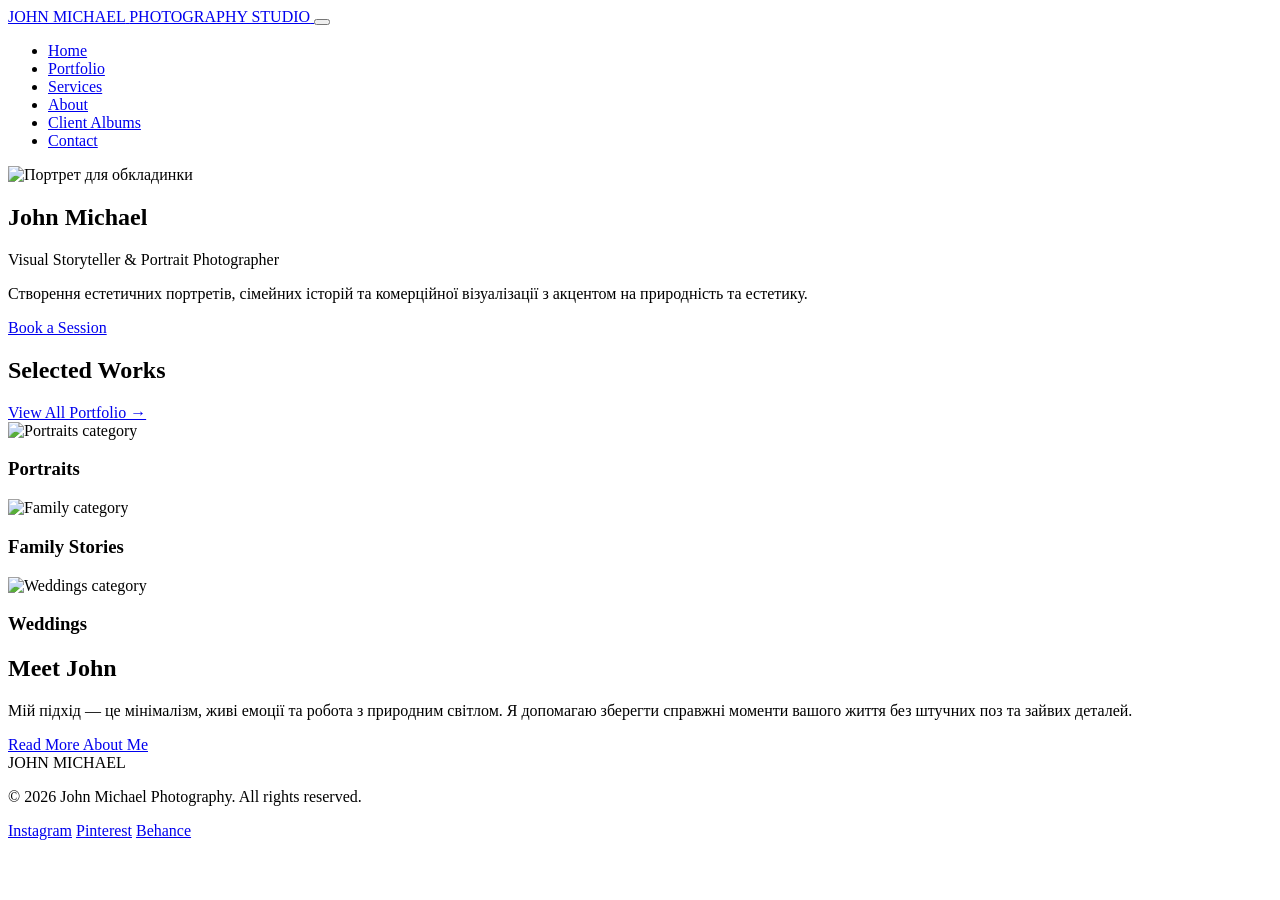
==== index.html @ 7369bfaa "Initial commit" ====
<!DOCTYPE html>
<html lang="uk">
<head>
    <meta charset="UTF-8">
    <meta name="viewport" content="width=device-width, initial-scale=1.0">
    <title>John Michael — Photography Studio</title>
    <!-- Основний файл стилів -->
    <link rel="stylesheet" href="css/style.css">
    <!-- Підключення шрифту Google Fonts -->
    <link rel="preconnect" href="https://fonts.googleapis.com">
    <link rel="preconnect" href="https://fonts.gstatic.com" crossorigin>
    <link href="https://fonts.googleapis.com/css2?family=Cormorant+Garamond:wght@400;500;600&family=Inter:wght@300;400;500&display=swap" rel="stylesheet">
</head>
<body>

    <!-- Шапка сайту та Навігація -->
    <header class="header">
        <div class="container header__container">
            <a href="index.html" class="logo">
                <span class="logo__name">JOHN MICHAEL</span>
                <span class="logo__sub">PHOTOGRAPHY STUDIO</span>
            </a>
            
            <button class="burger-btn" aria-label="Відкрити меню">
                <span></span>
                <span></span>
                <span></span>
            </button>

            <nav class="nav">
                <ul class="nav__list">
                    <li><a href="index.html" class="nav__link active">Home</a></li>
                    <li><a href="portfolio.html" class="nav__link">Portfolio</a></li>
                    <li><a href="services.html" class="nav__link">Services</a></li>
                    <li><a href="about.html" class="nav__link">About</a></li>
                    <li><a href="albums.html" class="nav__link">Client Albums</a></li>
                    <li><a href="contact.html" class="nav__link">Contact</a></li>
                </ul>
            </nav>
        </div>
    </header>

    <main>
        <!-- Hero-блок -->
        <section class="hero">
            <div class="container hero__container">
                <div class="hero__image-wrapper">
                    <img src="https://images.unsplash.com/photo-1534528741775-53994a69daeb?auto=format&fit=crop&w=1200&q=80" alt="Портрет для обкладинки" class="hero__img">
                </div>
                <div class="hero__content">
                    <h1 class="hero__title">John Michael</h1>
                    <p class="hero__subtitle">Visual Storyteller & Portrait Photographer</p>
                    <p class="hero__description">Створення естетичних портретів, сімейних історій та комерційної візуалізації з акцентом на природність та естетику.</p>
                    <a href="contact.html" class="btn btn--primary">Book a Session</a>
                </div>
            </div>
        </section>

        <!-- Вибрані роботи (Selected Works) -->
        <section class="featured">
            <div class="container">
                <div class="section-header">
                    <h2 class="section-title">Selected Works</h2>
                    <a href="portfolio.html" class="link-more">View All Portfolio →</a>
                </div>
                
                <div class="featured__grid">
                    <div class="featured__item">
                        <img src="https://images.unsplash.com/photo-1517841905240-472988babdf9?auto=format&fit=crop&w=800&q=80" alt="Portraits category" class="featured__img">
                        <div class="featured__caption">
                            <h3>Portraits</h3>
                        </div>
                    </div>
                    <div class="featured__item">
                        <img src="https://images.unsplash.com/photo-1511895426328-dc8714191300?auto=format&fit=crop&w=800&q=80" alt="Family category" class="featured__img">
                        <div class="featured__caption">
                            <h3>Family Stories</h3>
                        </div>
                    </div>
                    <div class="featured__item">
                        <img src="https://images.unsplash.com/photo-1469371670807-013ccf25f16a?auto=format&fit=crop&w=800&q=80" alt="Weddings category" class="featured__img">
                        <div class="featured__caption">
                            <h3>Weddings</h3>
                        </div>
                    </div>
                </div>
            </div>
        </section>

        <!-- Короткий блок про фотографа -->
        <section class="about-preview">
            <div class="container about-preview__container">
                <div class="about-preview__text">
                    <h2 class="section-title">Meet John</h2>
                    <p>Мій підхід — це мінімалізм, живі емоції та робота з природним світлом. Я допомагаю зберегти справжні моменти вашого життя без штучних поз та зайвих деталей.</p>
                    <a href="about.html" class="btn btn--outline">Read More About Me</a>
                </div>
            </div>
        </section>
    </main>

    <!-- Футер сайту -->
    <footer class="footer">
        <div class="container footer__container">
            <div class="footer__brand">
                <span class="logo__name">JOHN MICHAEL</span>
                <p>© 2026 John Michael Photography. All rights reserved.</p>
            </div>
            <div class="footer__socials">
                <a href="#" target="_blank" rel="noopener">Instagram</a>
                <a href="#" target="_blank" rel="noopener">Pinterest</a>
                <a href="#" target="_blank" rel="noopener">Behance</a>
            </div>
        </div>
    </footer>

    <!-- Скрипти -->
    <script src="js/main.js"></script>
</body>
</html>
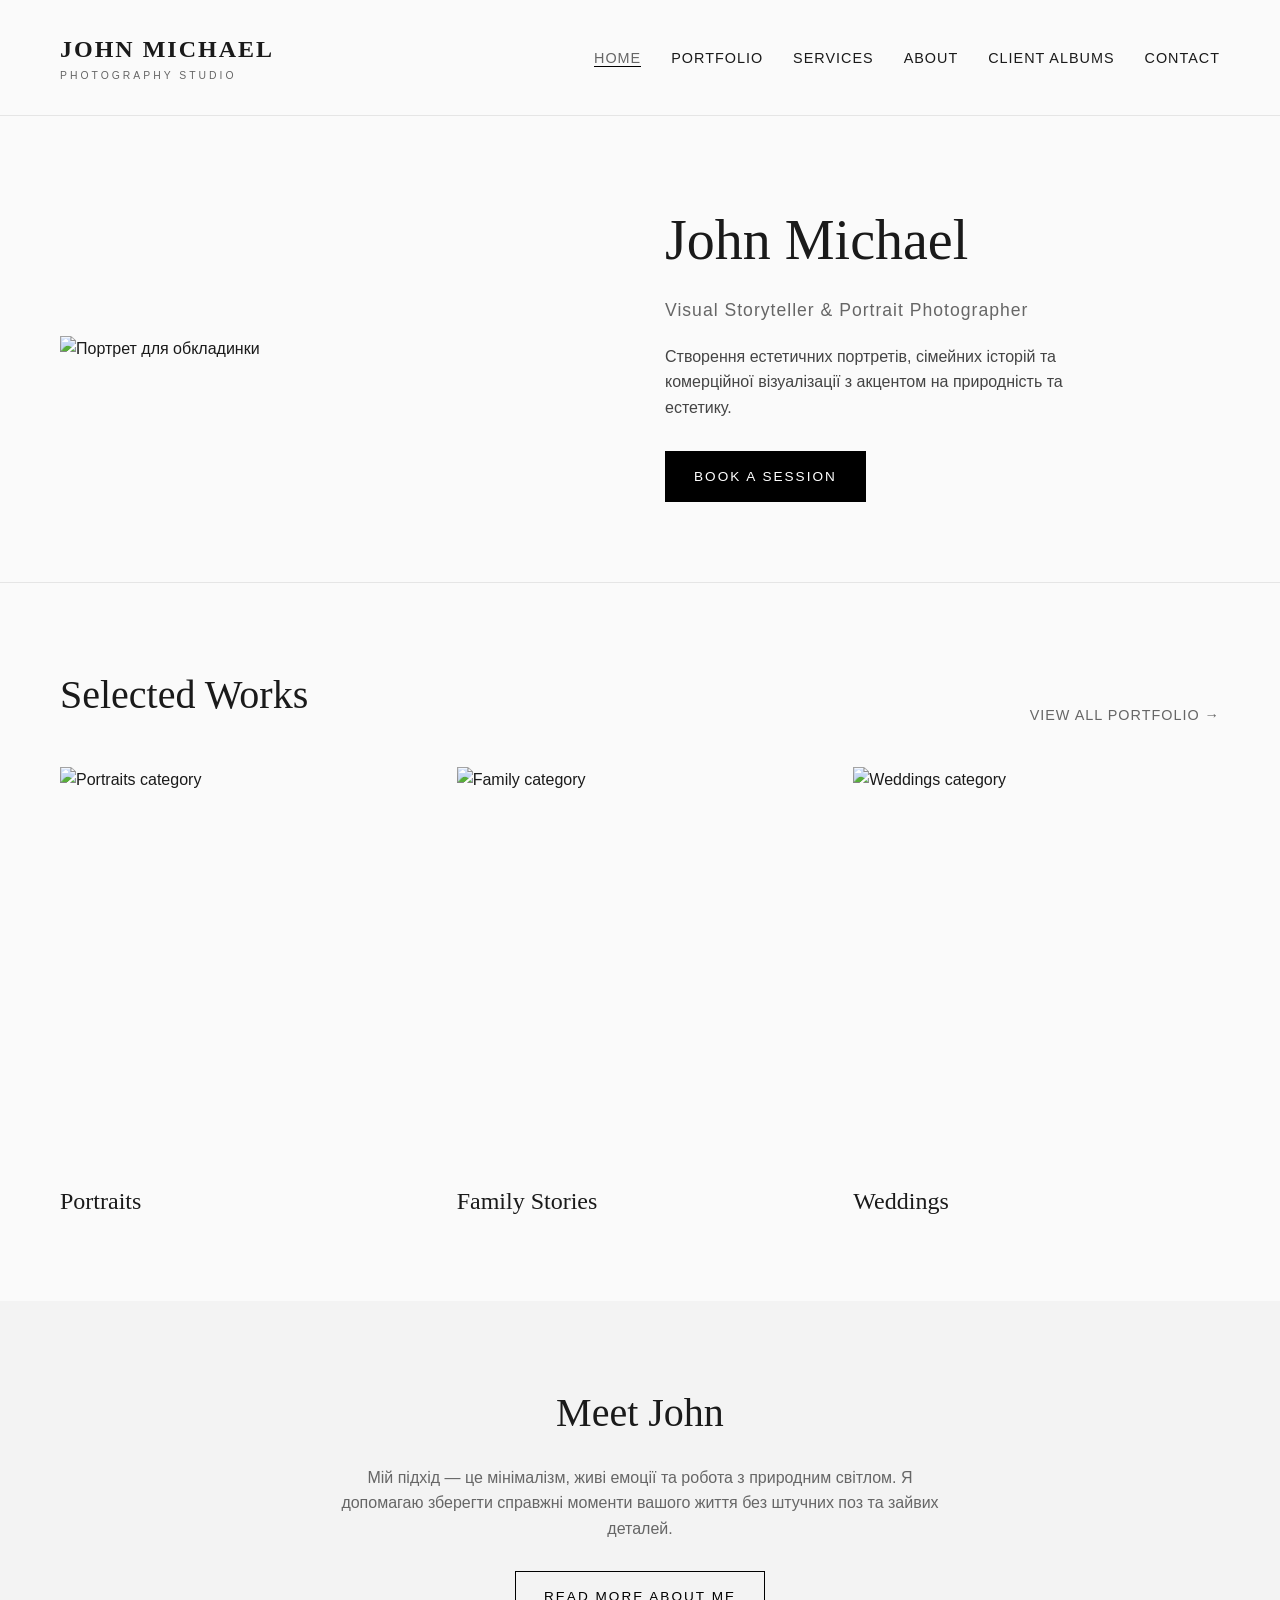
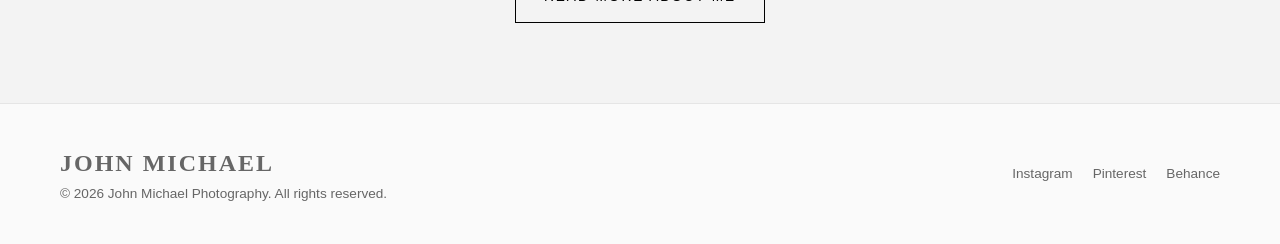
==== commit 629375d4: "Оновив стили" ====
--- a/index.html
+++ b/index.html
@@ -5,7 +5,7 @@
     <meta name="viewport" content="width=device-width, initial-scale=1.0">
     <title>John Michael — Photography Studio</title>
     <!-- Основний файл стилів -->
-    <link rel="stylesheet" href="css/style.css">
+    <link rel="stylesheet" href="./CSS/style.css">
     <!-- Підключення шрифту Google Fonts -->
     <link rel="preconnect" href="https://fonts.googleapis.com">
     <link rel="preconnect" href="https://fonts.gstatic.com" crossorigin>
--- a/CSS/style.css
+++ b/CSS/style.css
@@ -0,0 +1,753 @@
+/* --- Скидання стилів та базові змінні --- */
+:root {
+    --bg-color: #FAFAFA;
+    --text-color: #1A1A1A;
+    --text-muted: #666666;
+    --accent-color: #000000;
+    --border-color: #E5E5E5;
+    --font-heading: 'Cormorant Garamond', serif;
+    --font-body: 'Inter', sans-serif;
+    --transition: all 0.3s ease;
+}
+
+* {
+    box-sizing: border-box;
+    margin: 0;
+    padding: 0;
+}
+
+body {
+    background-color: var(--bg-color);
+    color: var(--text-color);
+    font-family: var(--font-body);
+    line-height: 1.6;
+    font-weight: 400;
+}
+
+img {
+    max-width: 100%;
+    height: auto;
+    display: block;
+}
+
+a {
+    color: inherit;
+    text-decoration: none;
+}
+
+ul {
+    list-style: none;
+}
+
+.container {
+    max-width: 1200px;
+    margin: 0 auto;
+    padding: 0 20px;
+}
+
+/* --- Навігація / Header --- */
+.header {
+    padding: 30px 0;
+    border-bottom: 1px solid var(--border-color);
+    position: sticky;
+    top: 0;
+    background-color: rgba(250, 250, 250, 0.95);
+    backdrop-filter: blur(5px);
+    z-index: 100;
+}
+
+.header__container {
+    display: flex;
+    justify-content: space-between;
+    align-items: center;
+}
+
+.logo {
+    display: flex;
+    flex-direction: column;
+}
+
+.logo__name {
+    font-family: var(--font-heading);
+    font-size: 1.5rem;
+    letter-spacing: 2px;
+    font-weight: 600;
+}
+
+.logo__sub {
+    font-size: 0.65rem;
+    letter-spacing: 3px;
+    color: var(--text-muted);
+}
+
+.nav__list {
+    display: flex;
+    gap: 30px;
+}
+
+.nav__link {
+    font-size: 0.9rem;
+    text-transform: uppercase;
+    letter-spacing: 1px;
+    transition: var(--transition);
+}
+
+.nav__link:hover, .nav__link.active {
+    color: var(--text-muted);
+    border-bottom: 1px solid var(--accent-color);
+}
+
+.burger-btn {
+    display: none;
+    background: none;
+    border: none;
+    cursor: pointer;
+    flex-direction: column;
+    gap: 5px;
+}
+
+.burger-btn span {
+    width: 25px;
+    height: 2px;
+    background-color: var(--text-color);
+    transition: var(--transition);
+}
+
+/* --- Hero Section --- */
+.hero {
+    padding: 80px 0;
+}
+
+.hero__container {
+    display: grid;
+    grid-template-columns: 1fr 1fr;
+    gap: 50px;
+    align-items: center;
+}
+
+.hero__img {
+    width: 100%;
+    max-height: 600px;
+    object-fit: cover;
+}
+
+.hero__title {
+    font-family: var(--font-heading);
+    font-size: 3.5rem;
+    font-weight: 400;
+    margin-bottom: 10px;
+}
+
+.hero__subtitle {
+    font-size: 1.1rem;
+    color: var(--text-muted);
+    margin-bottom: 20px;
+    letter-spacing: 1px;
+}
+
+.hero__description {
+    margin-bottom: 30px;
+    max-width: 450px;
+    color: #444;
+}
+
+/* --- Кнопки --- */
+.btn {
+    display: inline-block;
+    padding: 14px 28px;
+    font-size: 0.85rem;
+    text-transform: uppercase;
+    letter-spacing: 2px;
+    cursor: pointer;
+    transition: var(--transition);
+    border: 1px solid var(--accent-color);
+}
+
+.btn--primary {
+    background-color: var(--accent-color);
+    color: #FFF;
+}
+
+.btn--primary:hover {
+    background-color: #333;
+}
+
+.btn--outline {
+    background-color: transparent;
+    color: var(--accent-color);
+}
+
+.btn--outline:hover {
+    background-color: var(--accent-color);
+    color: #FFF;
+}
+
+/* --- Featured Works Section --- */
+.featured {
+    padding: 80px 0;
+    border-top: 1px solid var(--border-color);
+}
+
+.section-header {
+    display: flex;
+    justify-content: space-between;
+    align-items: flex-end;
+    margin-bottom: 40px;
+}
+
+.section-title {
+    font-family: var(--font-heading);
+    font-size: 2.5rem;
+    font-weight: 400;
+}
+
+.link-more {
+    font-size: 0.9rem;
+    letter-spacing: 1px;
+    text-transform: uppercase;
+    color: var(--text-muted);
+    transition: var(--transition);
+}
+
+.link-more:hover {
+    color: var(--accent-color);
+}
+
+.featured__grid {
+    display: grid;
+    grid-template-columns: repeat(3, 1fr);
+    gap: 30px;
+}
+
+.featured__item {
+    position: relative;
+    overflow: hidden;
+}
+
+.featured__img {
+    width: 100%;
+    height: 400px;
+    object-fit: cover;
+    transition: var(--transition);
+}
+
+.featured__item:hover .featured__img {
+    transform: scale(1.03);
+}
+
+.featured__caption {
+    margin-top: 15px;
+}
+
+.featured__caption h3 {
+    font-family: var(--font-heading);
+    font-size: 1.5rem;
+    font-weight: 400;
+}
+
+/* --- About Preview Section --- */
+.about-preview {
+    padding: 80px 0;
+    background-color: #F3F3F3;
+    text-align: center;
+}
+
+.about-preview__text {
+    max-width: 600px;
+    margin: 0 auto;
+}
+
+.about-preview__text p {
+    margin: 20px 0 30px 0;
+    color: var(--text-muted);
+}
+
+/* --- Футер --- */
+.footer {
+    padding: 40px 0;
+    border-top: 1px solid var(--border-color);
+    font-size: 0.85rem;
+    color: var(--text-muted);
+}
+
+.footer__container {
+    display: flex;
+    justify-content: space-between;
+    align-items: center;
+}
+
+.footer__socials {
+    display: flex;
+    gap: 20px;
+}
+
+.footer__socials a {
+    transition: var(--transition);
+}
+
+.footer__socials a:hover {
+    color: var(--accent-color);
+}
+
+/* --- Мобільна адаптивність --- */
+@media (max-width: 768px) {
+    .burger-btn {
+        display: flex;
+    }
+
+    .nav {
+        display: none;
+        position: absolute;
+        top: 100%;
+        left: 0;
+        width: 100%;
+        background-color: var(--bg-color);
+        padding: 20px 0;
+        border-bottom: 1px solid var(--border-color);
+    }
+
+    .nav.active {
+        display: block;
+    }
+
+    .nav__list {
+        flex-direction: column;
+        align-items: center;
+        gap: 20px;
+    }
+
+    .hero__container {
+        grid-template-columns: 1fr;
+    }
+
+    .featured__grid {
+        grid-template-columns: 1fr;
+    }
+
+    .footer__container {
+        flex-direction: column;
+        gap: 20px;
+        text-align: center;
+    }
+}
+
+/* --- Заголовки сторінок --- */
+.page-header {
+    text-align: center;
+    padding: 40px 0 20px 0;
+}
+
+.page-title {
+    font-family: var(--font-heading);
+    font-size: 3rem;
+    font-weight: 400;
+}
+
+.page-subtitle {
+    color: var(--text-muted);
+    font-size: 1rem;
+    margin-top: 10px;
+}
+
+/* --- Фільтр категорій --- */
+.filter-bar {
+    display: flex;
+    justify-content: center;
+    gap: 15px;
+    flex-wrap: wrap;
+    margin: 30px 0 40px 0;
+}
+
+.filter-btn {
+    background: none;
+    border: none;
+    font-family: var(--font-body);
+    font-size: 0.85rem;
+    text-transform: uppercase;
+    letter-spacing: 1.5px;
+    color: var(--text-muted);
+    padding: 8px 16px;
+    cursor: pointer;
+    transition: var(--transition);
+}
+
+.filter-btn:hover, .filter-btn.active {
+    color: var(--accent-color);
+    border-bottom: 2px solid var(--accent-color);
+}
+
+/* --- Сітка галереї --- */
+.gallery-grid {
+    display: grid;
+    grid-template-columns: repeat(auto-fill, minmax(320px, 1fr));
+    gap: 25px;
+    padding-bottom: 80px;
+}
+
+.gallery-item {
+    position: relative;
+    cursor: pointer;
+    overflow: hidden;
+    background-color: #E0E0E0;
+    aspect-ratio: 4 / 5;
+    transition: opacity 0.4s ease, transform 0.4s ease;
+}
+
+.gallery-item.hidden {
+    display: none;
+}
+
+.gallery-img {
+    width: 100%;
+    height: 100%;
+    object-fit: cover;
+    transition: transform 0.5s ease;
+}
+
+.gallery-overlay {
+    position: absolute;
+    top: 0;
+    left: 0;
+    width: 100%;
+    height: 100%;
+    background-color: rgba(0, 0, 0, 0.4);
+    display: flex;
+    justify-content: center;
+    align-items: center;
+    opacity: 0;
+    transition: opacity 0.3s ease;
+}
+
+.gallery-overlay span {
+    color: #FFF;
+    font-size: 0.85rem;
+    text-transform: uppercase;
+    letter-spacing: 2px;
+    border: 1px solid #FFF;
+    padding: 10px 20px;
+}
+
+.gallery-item:hover .gallery-overlay {
+    opacity: 1;
+}
+
+.gallery-item:hover .gallery-img {
+    transform: scale(1.05);
+}
+
+/* --- Модальне вікно (Lightbox) --- */
+.lightbox {
+    display: none;
+    position: fixed;
+    top: 0;
+    left: 0;
+    width: 100%;
+    height: 100%;
+    background-color: rgba(0, 0, 0, 0.9);
+    z-index: 1000;
+    justify-content: center;
+    align-items: center;
+    padding: 20px;
+}
+
+.lightbox.active {
+    display: flex;
+}
+
+.lightbox__content {
+    max-width: 90%;
+    max-height: 90vh;
+    object-fit: contain;
+    border: 2px solid #FFF;
+}
+
+.lightbox__close {
+    position: absolute;
+    top: 20px;
+    right: 30px;
+    color: #FFF;
+    font-size: 40px;
+    font-weight: bold;
+    cursor: pointer;
+    transition: var(--transition);
+}
+
+.lightbox__close:hover {
+    color: #CCC;
+}
+
+/* --- Картки Послуг --- */
+.services-grid {
+    display: grid;
+    grid-template-columns: repeat(auto-fit, minmax(300px, 1fr));
+    gap: 30px;
+    padding-bottom: 80px;
+}
+
+.service-card {
+    border: 1px solid var(--border-color);
+    background-color: #FFF;
+    padding: 25px;
+    display: flex;
+    flex-direction: column;
+    justify-content: space-between;
+}
+
+.service-card__img {
+    width: 100%;
+    height: 220px;
+    object-fit: cover;
+    margin-bottom: 20px;
+}
+
+.service-card__title {
+    font-family: var(--font-heading);
+    font-size: 1.8rem;
+    font-weight: 400;
+    margin-bottom: 10px;
+}
+
+.service-card__desc {
+    color: var(--text-muted);
+    font-size: 0.95rem;
+    margin-bottom: 15px;
+}
+
+.service-card__meta {
+    font-size: 0.85rem;
+    color: var(--text-color);
+    margin-bottom: 20px;
+}
+
+.service-card__price {
+    font-weight: 600;
+    font-size: 1.1rem;
+    margin-bottom: 15px;
+}
+
+/* --- Сторінка "Про мене" --- */
+.about-hero {
+    display: grid;
+    grid-template-columns: 1fr 1fr;
+    gap: 50px;
+    align-items: center;
+    padding: 60px 0;
+}
+
+.about-hero__img {
+    width: 100%;
+    height: 500px;
+    object-fit: cover;
+}
+
+.about-hero__lead {
+    font-size: 1.2rem;
+    font-weight: 500;
+    margin-bottom: 20px;
+    color: var(--accent-color);
+}
+
+.testimonials {
+    padding: 60px 0 80px 0;
+    border-top: 1px solid var(--border-color);
+}
+
+.testimonials__grid {
+    display: grid;
+    grid-template-columns: 1fr 1fr;
+    gap: 30px;
+}
+
+.testimonial-card {
+    background-color: #F9F9F9;
+    padding: 30px;
+    border-left: 3px solid var(--accent-color);
+}
+
+.testimonial-card__text {
+    font-style: italic;
+    margin-bottom: 15px;
+    color: #444;
+}
+
+.testimonial-card__author {
+    font-size: 0.85rem;
+    color: var(--text-muted);
+}
+
+/* --- Форма та Контакти --- */
+.contact-grid {
+    display: grid;
+    grid-template-columns: 2fr 1fr;
+    gap: 50px;
+    padding-bottom: 80px;
+}
+
+.contact-form {
+    display: flex;
+    flex-direction: column;
+    gap: 20px;
+}
+
+.form-group {
+    display: flex;
+    flex-direction: column;
+    gap: 8px;
+}
+
+.form-group label {
+    font-size: 0.85rem;
+    text-transform: uppercase;
+    letter-spacing: 1px;
+}
+
+.form-group input,
+.form-group select,
+.form-group textarea {
+    padding: 12px;
+    border: 1px solid var(--border-color);
+    font-family: var(--font-body);
+    font-size: 0.95rem;
+    background-color: #FFF;
+    outline: none;
+    transition: var(--transition);
+}
+
+.form-group input:focus,
+.form-group select:focus,
+.form-group textarea:focus {
+    border-color: var(--accent-color);
+}
+
+.error-message {
+    color: #D9534F;
+    font-size: 0.8rem;
+    display: none;
+}
+
+.form-group.error .error-message {
+    display: block;
+}
+
+.form-group.error input,
+.form-group.error select {
+    border-color: #D9534F;
+}
+
+.form-status {
+    margin-top: 15px;
+    padding: 12px;
+    display: none;
+    font-size: 0.9rem;
+}
+
+.form-status.success {
+    display: block;
+    background-color: #E8F5E9;
+    color: #2E7D32;
+    border: 1px solid #A5D6A7;
+}
+
+.contact-info {
+    display: flex;
+    flex-direction: column;
+    gap: 15px;
+}
+
+.contact-info h3 {
+    font-family: var(--font-heading);
+    font-size: 1.8rem;
+    margin-bottom: 10px;
+}
+
+@media (max-width: 768px) {
+    .about-hero, .testimonials__grid, .contact-grid {
+        grid-template-columns: 1fr;
+    }
+}
+
+/* --- Клієнтські альбоми --- */
+.albums-grid {
+    display: grid;
+    grid-template-columns: repeat(auto-fit, minmax(320px, 1fr));
+    gap: 30px;
+    padding-bottom: 80px;
+}
+
+.album-card {
+    border: 1px solid var(--border-color);
+    background-color: #FFF;
+    overflow: hidden;
+}
+
+.album-card__cover {
+    position: relative;
+    height: 240px;
+}
+
+.album-card__cover img {
+    width: 100%;
+    height: 100%;
+    object-fit: cover;
+}
+
+.album-card__badge {
+    position: absolute;
+    top: 15px;
+    right: 15px;
+    background-color: rgba(0, 0, 0, 0.7);
+    color: #FFF;
+    font-size: 0.75rem;
+    padding: 4px 10px;
+    letter-spacing: 1px;
+    text-transform: uppercase;
+}
+
+.album-card__body {
+    padding: 20px;
+}
+
+.album-card__title {
+    font-family: var(--font-heading);
+    font-size: 1.5rem;
+    font-weight: 400;
+    margin-bottom: 5px;
+}
+
+.album-card__date {
+    font-size: 0.85rem;
+    color: var(--text-muted);
+    margin-bottom: 15px;
+}
+
+.album-card__access-form {
+    display: flex;
+    gap: 10px;
+    margin-top: 15px;
+}
+
+.album-card__input {
+    flex: 1;
+    padding: 8px 12px;
+    border: 1px solid var(--border-color);
+    font-size: 0.85rem;
+    outline: none;
+}
+
+.btn--sm {
+    padding: 8px 16px;
+    font-size: 0.75rem;
+}
+
+.album-card__message {
+    margin-top: 10px;
+    font-size: 0.8rem;
+}
+
+.album-card__message.success {
+    color: #2E7D32;
+}
+
+.album-card__message.error {
+    color: #D9534F;
+}
